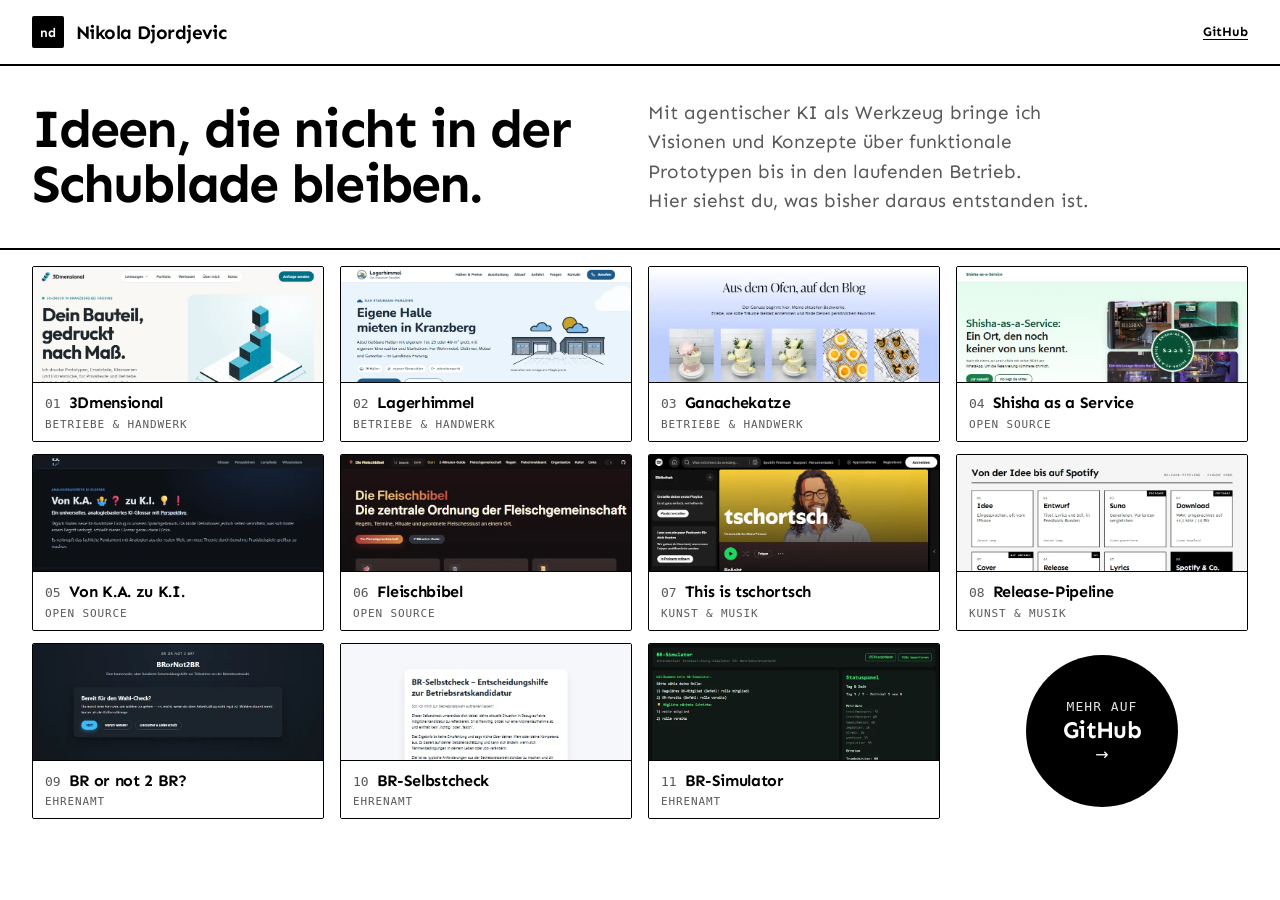
==== index.html @ 967eef3b "Texte überarbeitet: freigegebene Stellen, neuer Shisha-Screenshot, breitere Textspalte Co-Authored-B" ====
<!DOCTYPE html>
<html lang="de">
<head>
<meta charset="utf-8">
<meta name="viewport" content="width=device-width, initial-scale=1">
<title>Nikola Djordjevic · Projekte</title>
<meta name="description" content="Ideen, die nicht in der Schublade bleiben. Projekte von Nikola Djordjevic: Seiten für Betriebe, Open Source, Musik und Werkzeuge fürs Ehrenamt.">
<meta name="author" content="Nikola Djordjevic">
<meta name="theme-color" content="#ffffff">
<meta name="color-scheme" content="light">
<link rel="canonical" href="https://tschortsch3711.github.io/portfolio/">
<meta property="og:type" content="website">
<meta property="og:locale" content="de_DE">
<meta property="og:site_name" content="Nikola Djordjevic">
<meta property="og:title" content="Nikola Djordjevic · Projekte">
<meta property="og:description" content="Ideen, die nicht in der Schublade bleiben. Projekte von Nikola Djordjevic: Seiten für Betriebe, Open Source, Musik und Werkzeuge fürs Ehrenamt.">
<meta property="og:url" content="https://tschortsch3711.github.io/portfolio/">
<meta property="og:image" content="https://tschortsch3711.github.io/portfolio/assets/bilder/og/start.png">
<meta property="og:image:width" content="1200">
<meta property="og:image:height" content="630">
<meta property="og:image:alt" content="Nikola Djordjevic: Ideen, die nicht in der Schublade bleiben.">
<meta name="twitter:card" content="summary_large_image">
<link rel="icon" href="./favicon.svg" type="image/svg+xml">
<link rel="preload" href="./fonts/Sen/Sen-Bold.woff2" as="font" type="font/woff2" crossorigin>
<link rel="stylesheet" href="./assets/css/tokens.css">
<link rel="stylesheet" href="./assets/css/site.css">
</head>
<body>
<div class="start">
<a class="springen" href="#inhalt">Zum Inhalt springen</a>
<header class="kopf">
  <div class="rahmen">
    <a class="wortmarke" href="./" aria-label="Nikola Djordjevic, zur Übersicht">
      <span class="wortmarke-zeichen" aria-hidden="true">nd</span>
      <span class="wortmarke-name">Nikola Djordjevic</span>
    </a>
    <a class="kopf-link" href="https://github.com/tschortsch3711">GitHub</a>
  </div>
</header>
<section class="einleitung">
  <h1>Ideen, die nicht in der Schublade bleiben.</h1>
  <p><span>Mit agentischer KI als Werkzeug bringe ich Visionen und Konzepte über funktionale Prototypen bis in den laufenden Betrieb.</span> <span>Hier siehst du, was bisher daraus entstanden ist.</span></p>
</section>
<main id="inhalt">
<ul class="raster">
  <li>
    <a class="kachel" href="projekte/3dmensional/">
      <img src="assets/bilder/3dmensional-800.webp" width="800" height="500" alt="">
      <span class="kachel-text">
        <span class="kachel-nr" aria-hidden="true">01</span>
        <span class="kachel-name">3Dmensional</span>
        <span class="kachel-gruppe etikett">Betriebe &amp; Handwerk</span>
        <span class="kachel-satz">3D-Druck, Konstruktion und Gravur in Kranzberg bei Freising.</span>
      </span>
    </a>
  </li>
  <li>
    <a class="kachel" href="projekte/lagerhimmel/">
      <img src="assets/bilder/lagerhimmel-800.webp" width="800" height="500" alt="">
      <span class="kachel-text">
        <span class="kachel-nr" aria-hidden="true">02</span>
        <span class="kachel-name">Lagerhimmel</span>
        <span class="kachel-gruppe etikett">Betriebe &amp; Handwerk</span>
        <span class="kachel-satz">Abschließbare Lagerhallen und Garagen in Kranzberg.</span>
      </span>
    </a>
  </li>
  <li>
    <a class="kachel" href="projekte/ganachekatze/">
      <img src="assets/bilder/ganachekatze-800.webp" width="800" height="500" alt="" style="object-position: center top">
      <span class="kachel-text">
        <span class="kachel-nr" aria-hidden="true">03</span>
        <span class="kachel-name">Ganachekatze</span>
        <span class="kachel-gruppe etikett">Betriebe &amp; Handwerk</span>
        <span class="kachel-satz">Backblog, Rezepte und Shop rund ums Backen mit Wow-Effekt.</span>
      </span>
    </a>
  </li>
  <li>
    <a class="kachel" href="projekte/shisha-as-a-service/">
      <img src="assets/bilder/shisha-as-a-service-800.webp" width="800" height="500" alt="">
      <span class="kachel-text">
        <span class="kachel-nr" aria-hidden="true">04</span>
        <span class="kachel-name">Shisha as a Service</span>
        <span class="kachel-gruppe etikett">Open Source</span>
        <span class="kachel-satz">Vier Shisha-Bars zur Wahl, zwischen Freising und Regensburg.</span>
      </span>
    </a>
  </li>
  <li>
    <a class="kachel" href="projekte/von-ka-zu-ki/">
      <img src="assets/bilder/von-ka-zu-ki-800.webp" width="800" height="500" alt="">
      <span class="kachel-text">
        <span class="kachel-nr" aria-hidden="true">05</span>
        <span class="kachel-name">Von K.A. zu K.I.</span>
        <span class="kachel-gruppe etikett">Open Source</span>
        <span class="kachel-satz">Ein verständliches KI-Glossar, über bekannte Fachwelten greifbar gemacht.</span>
      </span>
    </a>
  </li>
  <li>
    <a class="kachel" href="projekte/fleischbibel/">
      <img src="assets/bilder/fleischbibel-800.webp" width="800" height="500" alt="">
      <span class="kachel-text">
        <span class="kachel-nr" aria-hidden="true">06</span>
        <span class="kachel-name">Fleischbibel</span>
        <span class="kachel-gruppe etikett">Open Source</span>
        <span class="kachel-satz">Die zentrale Dokumentation der Fleischgemeinschaft.</span>
      </span>
    </a>
  </li>
  <li>
    <a class="kachel" href="projekte/this-is-tschortsch/">
      <img src="assets/bilder/this-is-tschortsch-800.webp" width="800" height="500" alt="" style="object-position: center top">
      <span class="kachel-text">
        <span class="kachel-nr" aria-hidden="true">07</span>
        <span class="kachel-name">This is tschortsch</span>
        <span class="kachel-gruppe etikett">Kunst &amp; Musik</span>
        <span class="kachel-satz">Eigene Songs auf Spotify, entstanden mit Suno.</span>
      </span>
    </a>
  </li>
  <li>
    <a class="kachel" href="projekte/release-pipeline/">
      <img src="assets/bilder/release-pipeline-800.webp" width="800" height="500" alt="">
      <span class="kachel-text">
        <span class="kachel-nr" aria-hidden="true">08</span>
        <span class="kachel-name">Release-Pipeline</span>
        <span class="kachel-gruppe etikett">Kunst &amp; Musik</span>
        <span class="kachel-satz">Wie aus einer Songidee ein Release auf Spotify wird, mit Claude Code.</span>
      </span>
    </a>
  </li>
  <li>
    <a class="kachel" href="projekte/br-or-not-2-br/">
      <img src="assets/bilder/br-or-not-2-br-800.webp" width="800" height="500" alt="" style="object-position: center top">
      <span class="kachel-text">
        <span class="kachel-nr" aria-hidden="true">09</span>
        <span class="kachel-name">BR or not 2 BR?</span>
        <span class="kachel-gruppe etikett">Ehrenamt</span>
        <span class="kachel-satz">Zur Betriebsratswahl gehen oder nicht? Zwölf Fragen, eine Minute.</span>
      </span>
    </a>
  </li>
  <li>
    <a class="kachel" href="projekte/br-selbstcheck/">
      <img src="assets/bilder/br-selbstcheck-800.webp" width="800" height="500" alt="" style="object-position: center top">
      <span class="kachel-text">
        <span class="kachel-nr" aria-hidden="true">10</span>
        <span class="kachel-name">BR-Selbstcheck</span>
        <span class="kachel-gruppe etikett">Ehrenamt</span>
        <span class="kachel-satz">Ein Selbstcheck für alle, die über eine Kandidatur zum Betriebsrat nachdenken.</span>
      </span>
    </a>
  </li>
  <li>
    <a class="kachel" href="projekte/br-simulator/">
      <img src="assets/bilder/br-simulator-800.webp" width="800" height="500" alt="">
      <span class="kachel-text">
        <span class="kachel-nr" aria-hidden="true">11</span>
        <span class="kachel-name">BR-Simulator</span>
        <span class="kachel-gruppe etikett">Ehrenamt</span>
        <span class="kachel-satz">Eine Woche Betriebsratsarbeit als Text-Simulation im Browser.</span>
      </span>
    </a>
  </li>
  <li class="stempel-platz">
    <a class="stempel" href="https://github.com/tschortsch3711">
      <span class="etikett">Mehr auf</span>
      <span class="stempel-name">GitHub</span>
      <span aria-hidden="true">→</span>
    </a>
  </li>
</ul>
</main>
</div>
<script>
(() => {
  const schmal = matchMedia("(max-width: 64rem)");
  const kacheln = [...document.querySelectorAll("a.kachel")];
  function fokus() {
    let zeile = null;
    // Ganz oben auf der Seite bleibt alles ruhig, der Fokus beginnt erst nach dem ersten Scrollen
    if (schmal.matches && scrollY > 24) {
      const max = document.documentElement.scrollHeight - innerHeight;
      const linie = innerHeight * (0.3 + 0.45 * (max > 0 ? scrollY / max : 0));
      let abstand = Infinity;
      for (const k of kacheln) {
        const r = k.getBoundingClientRect(), a = Math.abs(r.top + r.height / 2 - linie);
        if (a < abstand) { abstand = a; zeile = r.top; }
      }
    }
    for (const k of kacheln) k.classList.toggle("fokus", zeile !== null && Math.abs(k.getBoundingClientRect().top - zeile) < 4);
  }
  addEventListener("scroll", fokus, { passive: true });
  addEventListener("resize", fokus);
  fokus();
})();
</script>
</body>
</html>
---- assets/css/tokens.css ----
/* Design-Tokens. Alles, was die Seite an Farbe, Schrift, Abstand und Linie kennt.
   Beschreibung in DESIGN.md. */

@font-face {
  font-family: "Sen";
  src: url("../../fonts/Sen/Sen-Regular.woff2") format("woff2");
  font-weight: 400;
  font-style: normal;
  font-display: swap;
}
@font-face {
  font-family: "Sen";
  src: url("../../fonts/Sen/Sen-Bold.woff2") format("woff2");
  font-weight: 700;
  font-style: normal;
  font-display: swap;
}

:root {
  /* Farben */
  --c-tinte: #000000;
  --c-papier: #ffffff;
  --c-leise: #595959;     /* 7,0:1 auf Weiß */
  --c-haar: #e3e3e3;      /* Trennlinien zwischen Zeilen */
  --c-flaeche: #f4f4f4;   /* Bildgrund, Fakten-Band */

  /* Schrift */
  --f-text: "Sen", ui-sans-serif, system-ui, -apple-system, "Segoe UI", Arial, sans-serif;
  --f-mono: ui-monospace, "SFMono-Regular", Menlo, Consolas, monospace;

  /* Typo-Skala */
  --t-klein: 0.8125rem;   /* Etiketten, Fußzeile */
  --t-text: 1rem;         /* Fließtext */
  --t-gross: 1.1875rem;   /* Einleitung, Projektname */
  --t-zwischen: 1.5rem;   /* Zwischentitel */
  --t-titel: clamp(2rem, 6vw, 3rem);         /* Startseite */
  --t-aussage: clamp(2rem, 6.4vw, 3.75rem); /* Aussage auf der Projektseite */

  --z-eng: 1.08;
  --z-text: 1.55;
  --sp-eng: -0.035em;     /* Laufweite großer Titel */
  --sp-etikett: 0.08em;

  /* Abstände, 4px-Raster */
  --s-1: 0.25rem;
  --s-2: 0.5rem;
  --s-3: 0.75rem;
  --s-4: 1rem;
  --s-5: 1.5rem;
  --s-6: 2rem;
  --s-7: 3rem;
  --s-8: 4.5rem;
  --s-9: 6.5rem;

  /* Radien und Linien */
  --r-0: 0;
  --r-1: 2px;
  --l-duenn: 1px;
  --l-fett: 2px;

  /* Raster */
  --breite: 60rem;
  --rand: 2rem;
  --lesebreite: 42rem;
}

@media (max-width: 40rem) {
  :root { --rand: 1rem; }
}
---- assets/css/site.css ----
/* Komponenten: Kopfzeile, Projektzeile, Projekt-Hero, Fakten-Band, Weiter.
   Nutzt nur Werte aus tokens.css. */

*, *::before, *::after { box-sizing: border-box; }
html { -webkit-text-size-adjust: 100%; text-size-adjust: 100%; }
body {
  margin: 0;
  background: var(--c-papier);
  color: var(--c-tinte);
  font-family: var(--f-text);
  font-size: var(--t-text);
  line-height: var(--z-text);
  -webkit-font-smoothing: antialiased;
  text-rendering: optimizeLegibility;
}
img { display: block; max-width: 100%; height: auto; }
a { color: inherit; text-underline-offset: 0.2em; text-decoration-thickness: var(--l-duenn); }
a:hover { text-decoration-thickness: var(--l-fett); }
:focus-visible { outline: var(--l-fett) solid var(--c-tinte); outline-offset: 3px; }
h1, h2, h3, p, ul, ol, dl, dd, figure { margin: 0; }
ul, ol { padding: 0; list-style: none; }

.springen {
  position: absolute; left: -999rem; top: 0;
}
.springen:focus {
  left: var(--s-4); top: var(--s-4); z-index: 9;
  background: var(--c-papier); padding: var(--s-2) var(--s-4);
  border: var(--l-duenn) solid var(--c-tinte);
}

.rahmen {
  width: 100%;
  max-width: calc(var(--breite) + 2 * var(--rand));
  margin: 0 auto;
  padding: 0 var(--rand);
}

.etikett {
  font-family: var(--f-mono);
  font-size: var(--t-klein);
  font-weight: 400;
  letter-spacing: var(--sp-etikett);
  text-transform: uppercase;
  color: var(--c-leise);
}

/* Kopfzeile -------------------------------------------------------------- */
.kopf { border-bottom: var(--l-fett) solid var(--c-tinte); }
.kopf .rahmen {
  display: flex; align-items: center; justify-content: space-between;
  gap: var(--s-4); min-height: 4rem;
}
.wortmarke {
  display: inline-flex; align-items: center; gap: var(--s-3);
  font-weight: 700; font-size: var(--t-gross); letter-spacing: -0.03em;
  text-decoration: none; line-height: 1;
}
.wortmarke-zeichen {
  display: grid; place-items: center;
  width: 2rem; height: 2rem;
  background: var(--c-tinte); color: var(--c-papier);
  font-size: var(--t-klein); letter-spacing: 0;
  border-radius: var(--r-1);
}
.wortmarke:hover .wortmarke-name { text-decoration: underline; text-decoration-thickness: var(--l-fett); }
.kopf-link { font-size: var(--t-klein); font-weight: 700; }

/* Startseite: Kontaktabzug, auf dem Desktop alles auf einen Blick -------- */
.start { min-height: 100svh; display: grid; grid-template-rows: auto auto 1fr; }
/* Die Startseite nutzt die ganze Fensterbreite */
.start .rahmen, .einleitung, .raster { max-width: none; }
.einleitung {
  width: 100%; margin: 0 auto; padding: var(--s-6) var(--rand);
  /* Zwei gleich breite Spalten mit dem Abstand des Rasters: der Text beginnt bündig mit der dritten Kachel */
  display: grid; grid-template-columns: 1fr 1fr; gap: var(--s-4); align-items: center;
  border-bottom: var(--l-fett) solid var(--c-tinte);
}
.einleitung h1 {
  font-size: clamp(2rem, 4.2vw, 3.5rem); line-height: 1.02; letter-spacing: var(--sp-eng);
  text-wrap: balance;
}
.einleitung p { font-size: var(--t-gross); color: var(--c-leise); }
/* Jeder Satz der Einleitung beginnt in einer eigenen Zeile und bricht gleichmäßig um */
.einleitung p span { display: block; text-wrap: balance; }

.start main { display: grid; min-height: 0; }
.raster {
  width: 100%; margin: 0 auto; padding: var(--s-4) var(--rand) var(--rand);
  display: grid; grid-template-columns: repeat(4, 1fr); grid-auto-rows: 1fr;
  gap: var(--s-3) var(--s-4); min-height: 0;
  /* Kacheln nie höher als das Bildformat 16:10, sonst würden die Screenshots seitlich beschnitten */
  max-height: 47vw;
}

/* Kachel: Screenshot in Farbe, unten eine Leiste mit Nummer, Name und Gruppe.
   Beim Überfahren (Desktop) oder im Scroll-Fokus (Handy, Tablet) wird die Leiste schwarz
   und der Satz zum Projekt klappt auf. */
.kachel {
  position: relative; display: block; height: 100%; min-height: 9rem; overflow: hidden;
  border: var(--l-duenn) solid var(--c-tinte); border-radius: var(--r-1);
  background: var(--c-flaeche); text-decoration: none;
}
.kachel img {
  position: absolute; inset: 0; width: 100%; height: 100%;
  object-fit: cover; object-position: left top;
  transition: transform .4s ease;
}
.kachel-text {
  position: absolute; left: 0; right: 0; bottom: 0;
  display: grid; grid-template-columns: auto 1fr; gap: 0 var(--s-2); align-items: baseline;
  padding: var(--s-2) var(--s-3);
  background: var(--c-papier); border-top: var(--l-duenn) solid var(--c-tinte);
  transition: background-color .12s ease, color .12s ease;
}
.kachel-nr { font-family: var(--f-mono); font-size: var(--t-klein); color: var(--c-leise); }
.kachel-name { font-weight: 700; letter-spacing: -0.02em; }
.kachel-gruppe { grid-column: 1 / 3; font-size: 0.6875rem; }
.kachel-satz {
  grid-column: 1 / 3; max-height: 0; overflow: hidden;
  font-size: var(--t-klein); line-height: 1.4; color: var(--c-leise); transition: max-height .25s ease;
}
.kachel:hover img, .kachel:focus-visible img, .kachel.fokus img { transform: scale(1.03); }
.kachel:hover .kachel-text, .kachel:focus-visible .kachel-text, .kachel.fokus .kachel-text { background: var(--c-tinte); color: var(--c-papier); }
.kachel:hover .kachel-nr, .kachel:focus-visible .kachel-nr, .kachel.fokus .kachel-nr,
.kachel:hover .kachel-gruppe, .kachel:focus-visible .kachel-gruppe, .kachel.fokus .kachel-gruppe { color: var(--c-haar); }
.kachel:hover .kachel-satz, .kachel:focus-visible .kachel-satz, .kachel.fokus .kachel-satz { max-height: 4.5rem; color: var(--c-haar); }
.kachel:focus-visible { outline-offset: 2px; }

/* Stempel: runder Link zu GitHub auf dem letzten Platz im Raster.
   Er wächst mit der Höhe seines Platzes, die Schrift wächst mit (Container-Einheiten). */
.stempel-platz { display: flex; align-items: center; justify-content: center; min-height: 0; container-type: size; }
.stempel {
  height: 86%; aspect-ratio: 1; border-radius: 50%;
  display: flex; flex-direction: column; align-items: center; justify-content: center; gap: var(--s-1);
  background: var(--c-tinte); color: var(--c-papier); text-decoration: none;
  font-size: clamp(1rem, 8cqh, 1.75rem); line-height: 1;
  transition: transform .2s ease;
}
.stempel .etikett { color: var(--c-haar); font-size: clamp(var(--t-klein), 6cqh, 1.25rem); }
.stempel-name { font-size: clamp(var(--t-zwischen), 13cqh, 3rem); font-weight: 700; letter-spacing: -0.025em; line-height: 1.1; }
.stempel:hover, .stempel:focus-visible { transform: rotate(-6deg) scale(1.04); }

/* Sehr breite Fenster: Titel und jeder Satz stehen in einer Zeile. Der Text sitzt mittig
   zwischen dem Ende des Titels und dem rechten Rand, die Abstände links und rechts sind gleich. */
@media (min-width: 148rem) {
  .einleitung { grid-template-columns: auto 1fr; gap: 0; }
  .einleitung h1, .einleitung p span { white-space: nowrap; }
  .einleitung p { justify-self: center; }
}
@media (max-width: 64rem) {
  .start { display: block; }
  .raster { grid-template-columns: repeat(2, 1fr); grid-auto-rows: auto; max-height: none; }
  .kachel { height: auto; min-height: 0; aspect-ratio: 16 / 10; }
  .stempel-platz { container-type: normal; }
  .stempel { height: 9rem; font-size: 1rem; }
  .stempel .etikett { font-size: var(--t-klein); }
  .stempel-name { font-size: var(--t-zwischen); }
}
/* Tablet: Der Titel steht dreizeilig links und ist nur so breit wie sein Text. Rand, Abstand zum Text
   und Abstand oben und unten sind gleich groß. Der letzte Satz passt rechts in eine Zeile. */
@media (min-width: 48rem) and (max-width: 64rem) {
  .einleitung { grid-template-columns: auto 1fr; gap: var(--rand); }
  .einleitung h1 { font-size: clamp(2rem, 4.2vw, 2.75rem); max-width: 8.6em; }
  .einleitung p { font-size: clamp(1rem, 2.1vw, var(--t-gross)); }
}
/* Handy: Titel und Text untereinander. Beide Schriftgrößen folgen der Fensterbreite, damit die erste
   Titelzeile und der letzte Satz die Breite fast ganz füllen und nicht umbrechen. */
@media (max-width: 47.9375rem) {
  .einleitung { grid-template-columns: 1fr; gap: var(--s-3); padding-top: var(--s-5); padding-bottom: var(--s-5); }
  .einleitung h1 { font-size: clamp(1.75rem, 9vw, 3rem); }
  .einleitung p { font-size: clamp(0.875rem, calc((100vw - 2rem) / 23.2), var(--t-gross)); }
}
@media (max-width: 40rem) {
  .raster { grid-template-columns: 1fr; }
  .stempel-platz { padding: var(--s-4) 0; }
}
.gruppe-kopf {
  display: flex; justify-content: space-between; align-items: baseline; gap: var(--s-4);
  border-top: var(--l-fett) solid var(--c-tinte);
  padding-top: var(--s-3);
}

/* Projektzeile ----------------------------------------------------------- */
.zeile {
  display: grid;
  grid-template-columns: 3rem minmax(10rem, 16rem) 1fr 2rem;
  gap: var(--s-1) var(--s-5);
  align-items: baseline;
  padding: var(--s-5) 0;
  border-bottom: var(--l-duenn) solid var(--c-haar);
  text-decoration: none;
  transition: background-color .12s ease, color .12s ease, padding .12s ease;
}
.zeile-nr { font-family: var(--f-mono); font-size: var(--t-klein); color: var(--c-leise); }
.zeile-name { font-size: var(--t-zwischen); font-weight: 700; letter-spacing: -0.025em; line-height: 1.15; }
.zeile-satz { color: var(--c-leise); }
.zeile-pfeil { justify-self: end; font-size: var(--t-zwischen); line-height: 1; transition: transform .12s ease; }
.zeile:hover, .zeile:focus-visible {
  background: var(--c-tinte); color: var(--c-papier);
  padding-left: var(--s-3); padding-right: var(--s-3);
  outline-offset: 0;
}
.zeile:hover .zeile-nr, .zeile:hover .zeile-satz,
.zeile:focus-visible .zeile-nr, .zeile:focus-visible .zeile-satz { color: var(--c-papier); }
.zeile:hover .zeile-pfeil { transform: translateX(var(--s-1)); }

@media (max-width: 46rem) {
  .zeile {
    grid-template-columns: 2.25rem 1fr 1.5rem;
    padding: var(--s-4) 0;
  }
  .zeile-nr { grid-column: 1; grid-row: 1; }
  .zeile-name { grid-column: 2; grid-row: 1; font-size: var(--t-gross); }
  .zeile-pfeil { grid-column: 3; grid-row: 1; font-size: var(--t-gross); }
  .zeile-satz { grid-column: 2 / 4; grid-row: 2; }
}

/* Projekt-Hero ----------------------------------------------------------- */
.held { padding: var(--s-7) 0 var(--s-6); }
.held .etikett { display: flex; flex-wrap: wrap; gap: var(--s-2) var(--s-4); }
.held h1 {
  margin-top: var(--s-4);
  font-size: var(--t-aussage); line-height: var(--z-eng); letter-spacing: var(--sp-eng);
  max-width: 19ch;
  text-wrap: balance;
}
.held-unter {
  margin-top: var(--s-5); max-width: var(--lesebreite);
  font-size: var(--t-gross); color: var(--c-leise);
}
.bild {
  margin-top: var(--s-7);
  border: var(--l-duenn) solid var(--c-tinte);
  border-radius: var(--r-1);
  background: var(--c-flaeche);
  overflow: hidden;
}
.bild img { width: 100%; aspect-ratio: 16 / 10; object-fit: cover; object-position: top; }
.bild-unter {
  margin-top: var(--s-2);
}

/* Fakten-Band ------------------------------------------------------------ */
.band {
  display: grid;
  grid-template-columns: repeat(4, 1fr);
  margin: var(--s-7) 0 0;
  border-top: var(--l-fett) solid var(--c-tinte);
  border-bottom: var(--l-fett) solid var(--c-tinte);
}
.band > div {
  padding: var(--s-4) var(--s-4) var(--s-5);
  border-left: var(--l-duenn) solid var(--c-haar);
}
.band > div:first-child { border-left: 0; padding-left: 0; }
.band dt { margin-bottom: var(--s-2); }
.band dd { font-weight: 700; line-height: 1.35; }

@media (max-width: 46rem) {
  .band { grid-template-columns: 1fr 1fr; }
  .band > div { padding-left: var(--s-4); }
  .band > div:nth-child(odd) { border-left: 0; padding-left: 0; }
  .band > div:nth-child(n+3) { border-top: var(--l-duenn) solid var(--c-haar); }
}

/* Absätze ---------------------------------------------------------------- */
.text {
  display: grid;
  grid-template-columns: minmax(10rem, 16rem) 1fr;
  gap: var(--s-6) var(--s-5);
  padding: var(--s-8) 0 var(--s-7);
}
.text-block { display: contents; }
.text h2 { font-size: var(--t-gross); letter-spacing: -0.02em; line-height: 1.3; }
.text p { max-width: var(--lesebreite); }
.text p + p { margin-top: var(--s-3); }

@media (max-width: 46rem) {
  .text { grid-template-columns: 1fr; gap: var(--s-2); padding: var(--s-7) 0 var(--s-6); }
  .text-block > div { margin-bottom: var(--s-5); }
}

/* Weiter ----------------------------------------------------------------- */
.weiter { padding-bottom: var(--s-8); }
.weiter .gruppe-kopf { padding-bottom: var(--s-1); }
.weiter-link {
  display: grid;
  grid-template-columns: minmax(10rem, 16rem) 1fr 2rem;
  gap: var(--s-1) var(--s-5);
  align-items: baseline;
  padding: var(--s-5) 0;
  border-bottom: var(--l-duenn) solid var(--c-haar);
  text-decoration: none;
  transition: background-color .12s ease, color .12s ease, padding .12s ease;
}
.weiter-was { font-size: var(--t-zwischen); font-weight: 700; letter-spacing: -0.025em; line-height: 1.15; }
.weiter-wo { color: var(--c-leise); overflow-wrap: anywhere; }
.weiter-link .zeile-pfeil { grid-column: 3; }
.weiter-link:hover, .weiter-link:focus-visible {
  background: var(--c-tinte); color: var(--c-papier);
  padding-left: var(--s-3); padding-right: var(--s-3); outline-offset: 0;
}
.weiter-link:hover .weiter-wo, .weiter-link:focus-visible .weiter-wo { color: var(--c-papier); }

@media (max-width: 46rem) {
  .weiter-link { grid-template-columns: 1fr 1.5rem; padding: var(--s-4) 0; }
  .weiter-was { font-size: var(--t-gross); grid-column: 1; grid-row: 1; }
  .weiter-link .zeile-pfeil { grid-column: 2; grid-row: 1; font-size: var(--t-gross); }
  .weiter-wo { grid-column: 1 / 3; grid-row: 2; }
}

@media (prefers-reduced-motion: reduce) {
  * { transition: none !important; }
}
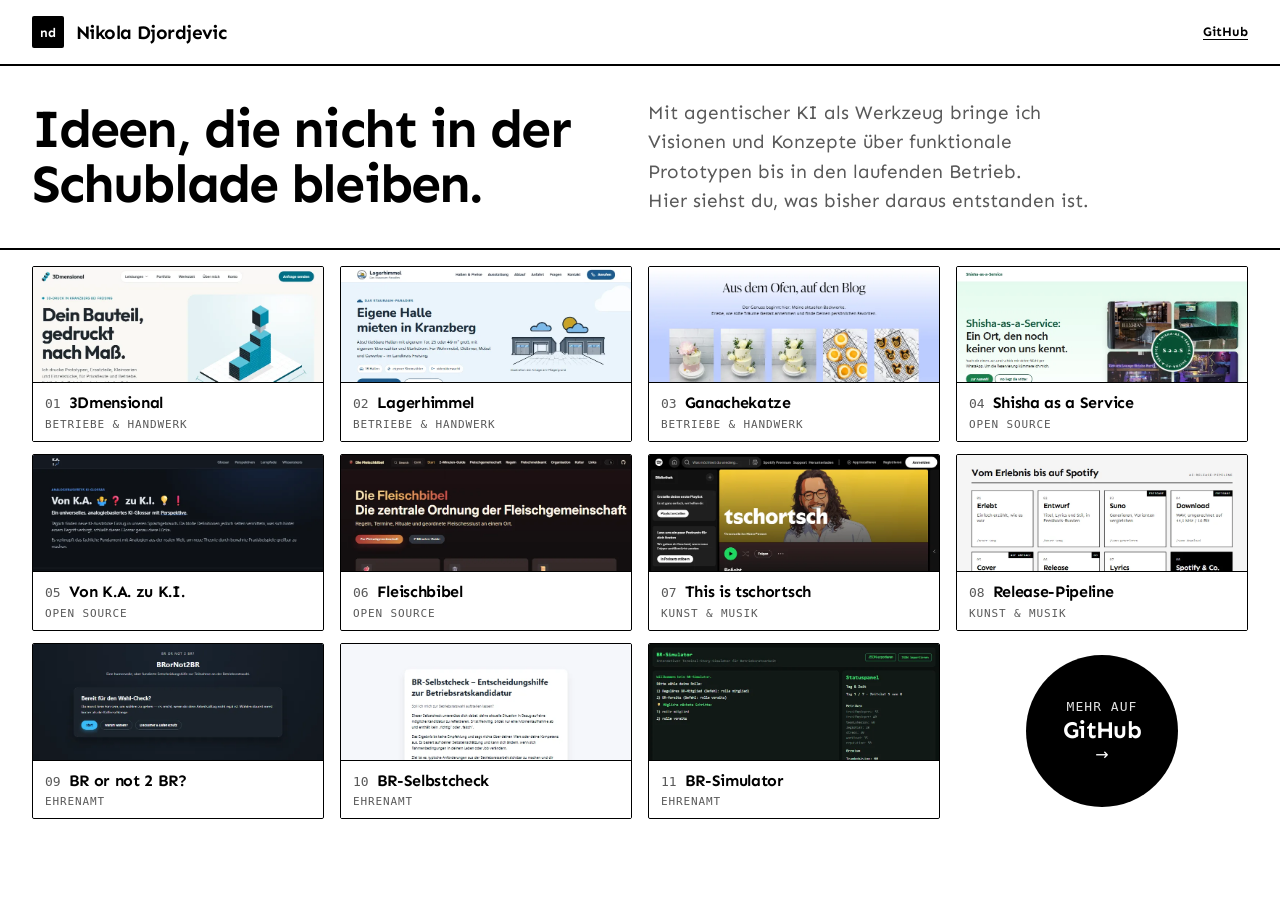
==== commit 6fc829c4: "Texte: Shisha als Service-Review, Pipeline als Erinnerung zum Hören, Nächstes Projekt als Balken Shi" ====
--- a/index.html
+++ b/index.html
@@ -127,7 +127,7 @@
         <span class="kachel-nr" aria-hidden="true">08</span>
         <span class="kachel-name">Release-Pipeline</span>
         <span class="kachel-gruppe etikett">Kunst &amp; Musik</span>
-        <span class="kachel-satz">Wie aus einer Songidee ein Release auf Spotify wird, mit Claude Code.</span>
+        <span class="kachel-satz">Wie aus einem Erlebnis ein Song auf Spotify wird.</span>
       </span>
     </a>
   </li>
--- a/assets/css/site.css
+++ b/assets/css/site.css
@@ -255,7 +255,7 @@
 }
 .band > div:first-child { border-left: 0; padding-left: 0; }
 .band dt { margin-bottom: var(--s-2); }
-.band dd { font-weight: 700; line-height: 1.35; }
+.band dd { font-weight: 700; line-height: 1.35; text-wrap: balance; }
 
 @media (max-width: 46rem) {
   .band { grid-template-columns: 1fr 1fr; }
@@ -303,11 +303,30 @@
 }
 .weiter-link:hover .weiter-wo, .weiter-link:focus-visible .weiter-wo { color: var(--c-papier); }
 
+/* Nächstes Projekt: schwarzer Balken, abgesetzt von den Links */
+.naechstes {
+  display: grid;
+  grid-template-columns: 1fr auto;
+  gap: var(--s-2) var(--s-5);
+  align-items: center;
+  margin-top: var(--s-7);
+  padding: var(--s-6);
+  background: var(--c-tinte);
+  color: var(--c-papier);
+  text-decoration: none;
+}
+.naechstes .etikett { grid-column: 1 / 3; color: var(--c-haar); }
+.naechstes-name { font-size: var(--t-titel); font-weight: 700; letter-spacing: var(--sp-eng); line-height: var(--z-eng); }
+.naechstes-pfeil { justify-self: end; font-size: var(--t-titel); line-height: 1; transition: transform .12s ease; }
+.naechstes:hover .naechstes-pfeil, .naechstes:focus-visible .naechstes-pfeil { transform: translateX(var(--s-2)); }
+.naechstes:focus-visible { outline-offset: 3px; }
+
 @media (max-width: 46rem) {
   .weiter-link { grid-template-columns: 1fr 1.5rem; padding: var(--s-4) 0; }
   .weiter-was { font-size: var(--t-gross); grid-column: 1; grid-row: 1; }
   .weiter-link .zeile-pfeil { grid-column: 2; grid-row: 1; font-size: var(--t-gross); }
   .weiter-wo { grid-column: 1 / 3; grid-row: 2; }
+  .naechstes { padding: var(--s-5); margin-top: var(--s-6); }
 }
 
 @media (prefers-reduced-motion: reduce) {
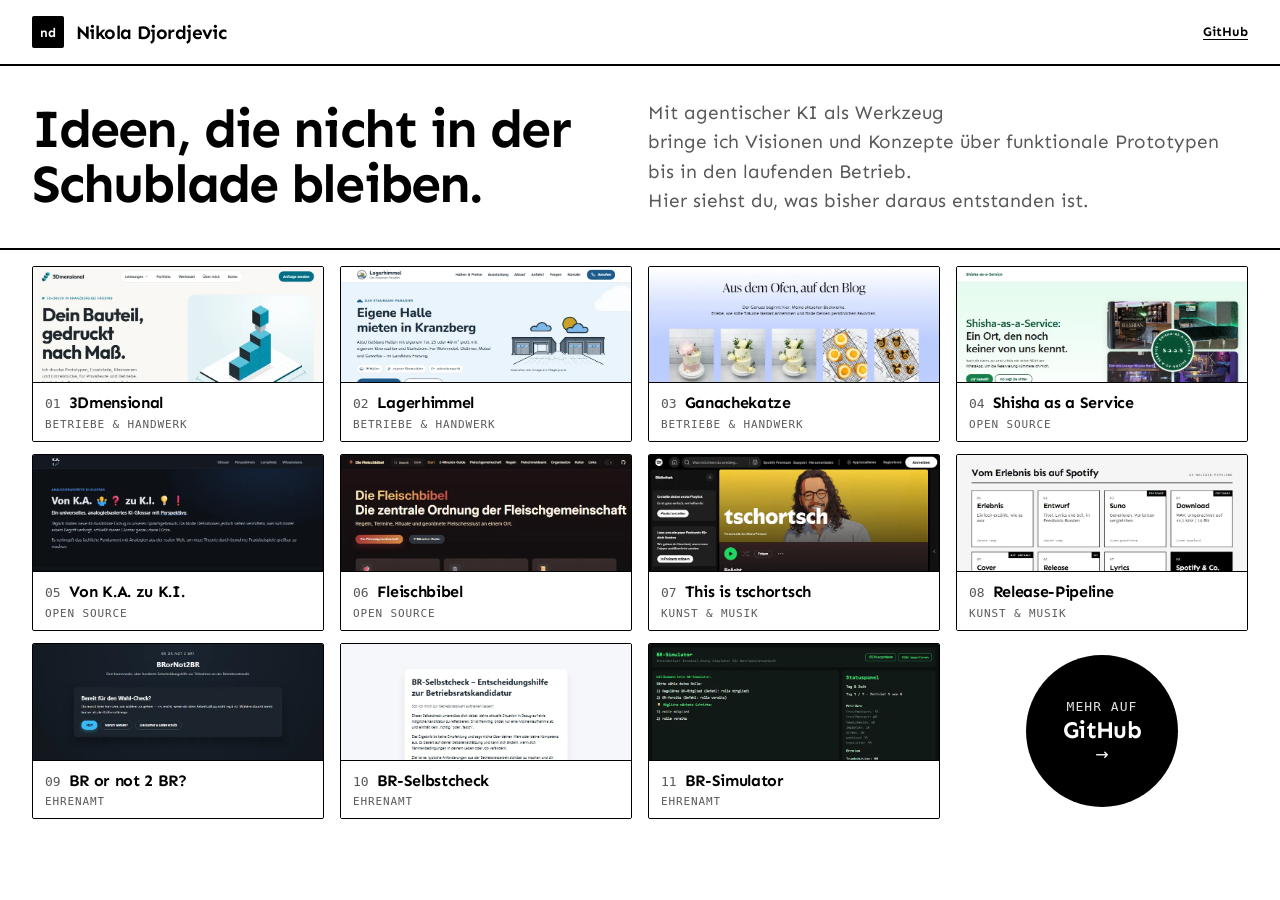
==== commit 9d28c071: "Einleitung mit Umbruch nach den Prototypen, neuer Shisha-Untertitel Co-Authored-By: Claude Opus 5.5 " ====
--- a/index.html
+++ b/index.html
@@ -39,7 +39,7 @@
 </header>
 <section class="einleitung">
   <h1>Ideen, die nicht in der Schublade bleiben.</h1>
-  <p><span>Mit agentischer KI als Werkzeug bringe ich Visionen und Konzepte über funktionale Prototypen bis in den laufenden Betrieb.</span> <span>Hier siehst du, was bisher daraus entstanden ist.</span></p>
+  <p><span><span class="z">Mit agentischer KI als Werkzeug</span> <span class="z">bringe ich Visionen und Konzepte</span> <span class="z">über funktionale Prototypen</span></span> <span><span class="z">bis in den laufenden Betrieb.</span> <span class="z">Hier siehst du, was bisher daraus entstanden ist.</span></span></p>
 </section>
 <main id="inhalt">
 <ul class="raster">
@@ -50,7 +50,7 @@
         <span class="kachel-nr" aria-hidden="true">01</span>
         <span class="kachel-name">3Dmensional</span>
         <span class="kachel-gruppe etikett">Betriebe &amp; Handwerk</span>
-        <span class="kachel-satz">3D-Druck, Konstruktion und Gravur in Kranzberg bei Freising.</span>
+        <span class="kachel-satz">3D-⁠Druck, Konstruktion und Gravur in Kranzberg bei Freising.</span>
       </span>
     </a>
   </li>
@@ -72,7 +72,7 @@
         <span class="kachel-nr" aria-hidden="true">03</span>
         <span class="kachel-name">Ganachekatze</span>
         <span class="kachel-gruppe etikett">Betriebe &amp; Handwerk</span>
-        <span class="kachel-satz">Backblog, Rezepte und Shop rund ums Backen mit Wow-Effekt.</span>
+        <span class="kachel-satz">Backblog, Rezepte und Shop rund ums Backen mit Wow-⁠Effekt.</span>
       </span>
     </a>
   </li>
@@ -83,7 +83,7 @@
         <span class="kachel-nr" aria-hidden="true">04</span>
         <span class="kachel-name">Shisha as a Service</span>
         <span class="kachel-gruppe etikett">Open Source</span>
-        <span class="kachel-satz">Vier Shisha-Bars zur Wahl, zwischen Freising und Regensburg.</span>
+        <span class="kachel-satz">Vier Shisha-⁠Bars zur Wahl, zwischen Freising und Regensburg.</span>
       </span>
     </a>
   </li>
@@ -94,7 +94,7 @@
         <span class="kachel-nr" aria-hidden="true">05</span>
         <span class="kachel-name">Von K.A. zu K.I.</span>
         <span class="kachel-gruppe etikett">Open Source</span>
-        <span class="kachel-satz">Ein verständliches KI-Glossar, über bekannte Fachwelten greifbar gemacht.</span>
+        <span class="kachel-satz">Ein verständliches KI-⁠Glossar, über bekannte Fachwelten greifbar gemacht.</span>
       </span>
     </a>
   </li>
@@ -160,7 +160,7 @@
         <span class="kachel-nr" aria-hidden="true">11</span>
         <span class="kachel-name">BR-Simulator</span>
         <span class="kachel-gruppe etikett">Ehrenamt</span>
-        <span class="kachel-satz">Eine Woche Betriebsratsarbeit als Text-Simulation im Browser.</span>
+        <span class="kachel-satz">Eine Woche Betriebsratsarbeit als Text-⁠Simulation im Browser.</span>
       </span>
     </a>
   </li>
--- a/assets/css/tokens.css
+++ b/assets/css/tokens.css
@@ -59,9 +59,10 @@
   --l-fett: 2px;
 
   /* Raster */
-  --breite: 60rem;
+  --breite: 66rem;
   --rand: 2rem;
   --lesebreite: 42rem;
+  --unterbreite: 58rem;
 }
 
 @media (max-width: 40rem) {
--- a/assets/css/site.css
+++ b/assets/css/site.css
@@ -81,8 +81,9 @@
   text-wrap: balance;
 }
 .einleitung p { font-size: var(--t-gross); color: var(--c-leise); }
-/* Jeder Satz der Einleitung beginnt in einer eigenen Zeile und bricht gleichmäßig um */
-.einleitung p span { display: block; text-wrap: balance; }
+/* Jede Zeile der Einleitung beginnt neu und bricht nur zwischen ihren Sinnabschnitten um */
+.einleitung p > span { display: block; text-wrap: balance; }
+.einleitung p .z { display: inline-block; text-wrap: balance; }
 
 .start main { display: grid; min-height: 0; }
 .raster {
@@ -119,6 +120,7 @@
 .kachel-satz {
   grid-column: 1 / 3; max-height: 0; overflow: hidden;
   font-size: var(--t-klein); line-height: 1.4; color: var(--c-leise); transition: max-height .25s ease;
+  text-wrap: balance;
 }
 .kachel:hover img, .kachel:focus-visible img, .kachel.fokus img { transform: scale(1.03); }
 .kachel:hover .kachel-text, .kachel:focus-visible .kachel-text, .kachel.fokus .kachel-text { background: var(--c-tinte); color: var(--c-papier); }
@@ -222,12 +224,14 @@
 .held h1 {
   margin-top: var(--s-4);
   font-size: var(--t-aussage); line-height: var(--z-eng); letter-spacing: var(--sp-eng);
-  max-width: 19ch;
   text-wrap: balance;
 }
+/* Sinnabschnitte bleiben zusammen, solange sie in eine Zeile passen */
+.held h1 .z, .held-unter .z, .band dd .z { display: inline-block; text-wrap: balance; }
 .held-unter {
-  margin-top: var(--s-5); max-width: var(--lesebreite);
+  margin-top: var(--s-5); max-width: var(--unterbreite);
   font-size: var(--t-gross); color: var(--c-leise);
+  text-wrap: balance;
 }
 .bild {
   margin-top: var(--s-7);
@@ -257,12 +261,22 @@
 .band dt { margin-bottom: var(--s-2); }
 .band dd { font-weight: 700; line-height: 1.35; text-wrap: balance; }
 
-@media (max-width: 46rem) {
+@media (max-width: 56rem) {
   .band { grid-template-columns: 1fr 1fr; }
   .band > div { padding-left: var(--s-4); }
   .band > div:nth-child(odd) { border-left: 0; padding-left: 0; }
   .band > div:nth-child(n+3) { border-top: var(--l-duenn) solid var(--c-haar); }
 }
+/* Auf dem Handy eine Zeile pro Angabe, Etikett links, Text rechts */
+@media (max-width: 40rem) {
+  .band { grid-template-columns: 1fr; }
+  .band > div, .band > div:nth-child(odd) {
+    display: grid; grid-template-columns: 7.5rem 1fr; gap: var(--s-3); align-items: start;
+    padding: var(--s-3) 0; border-left: 0;
+  }
+  .band > div + div { border-top: var(--l-duenn) solid var(--c-haar); }
+  .band dt { margin-bottom: 0; padding-top: 0.25rem; }
+}
 
 /* Absätze ---------------------------------------------------------------- */
 .text {
@@ -273,7 +287,11 @@
 }
 .text-block { display: contents; }
 .text h2 { font-size: var(--t-gross); letter-spacing: -0.02em; line-height: 1.3; }
-.text p { max-width: var(--lesebreite); }
+.text p { max-width: var(--lesebreite); text-wrap: pretty; }
+.text h2 { text-wrap: balance; }
+/* Gesetzte Zeilenumbrüche gelten nur, wo die Textspalte breit genug ist */
+.text br.breit { display: none; }
+@media (min-width: 64rem) { .text br.breit { display: inline; } }
 .text p + p { margin-top: var(--s-3); }
 
 @media (max-width: 46rem) {
@@ -316,7 +334,7 @@
   text-decoration: none;
 }
 .naechstes .etikett { grid-column: 1 / 3; color: var(--c-haar); }
-.naechstes-name { font-size: var(--t-titel); font-weight: 700; letter-spacing: var(--sp-eng); line-height: var(--z-eng); }
+.naechstes-name { font-size: var(--t-titel); font-weight: 700; letter-spacing: var(--sp-eng); line-height: var(--z-eng); text-wrap: balance; }
 .naechstes-pfeil { justify-self: end; font-size: var(--t-titel); line-height: 1; transition: transform .12s ease; }
 .naechstes:hover .naechstes-pfeil, .naechstes:focus-visible .naechstes-pfeil { transform: translateX(var(--s-2)); }
 .naechstes:focus-visible { outline-offset: 3px; }
@@ -326,7 +344,10 @@
   .weiter-was { font-size: var(--t-gross); grid-column: 1; grid-row: 1; }
   .weiter-link .zeile-pfeil { grid-column: 2; grid-row: 1; font-size: var(--t-gross); }
   .weiter-wo { grid-column: 1 / 3; grid-row: 2; }
-  .naechstes { padding: var(--s-5); margin-top: var(--s-6); }
+  .naechstes { padding: var(--s-5); margin-top: var(--s-6); grid-template-columns: 1fr auto; }
+  .naechstes .etikett { grid-column: 1; grid-row: 1; }
+  .naechstes-pfeil { grid-column: 2; grid-row: 1; font-size: var(--t-zwischen); }
+  .naechstes-name { grid-column: 1 / 3; font-size: clamp(1.5rem, 7vw, 2rem); }
 }
 
 @media (prefers-reduced-motion: reduce) {
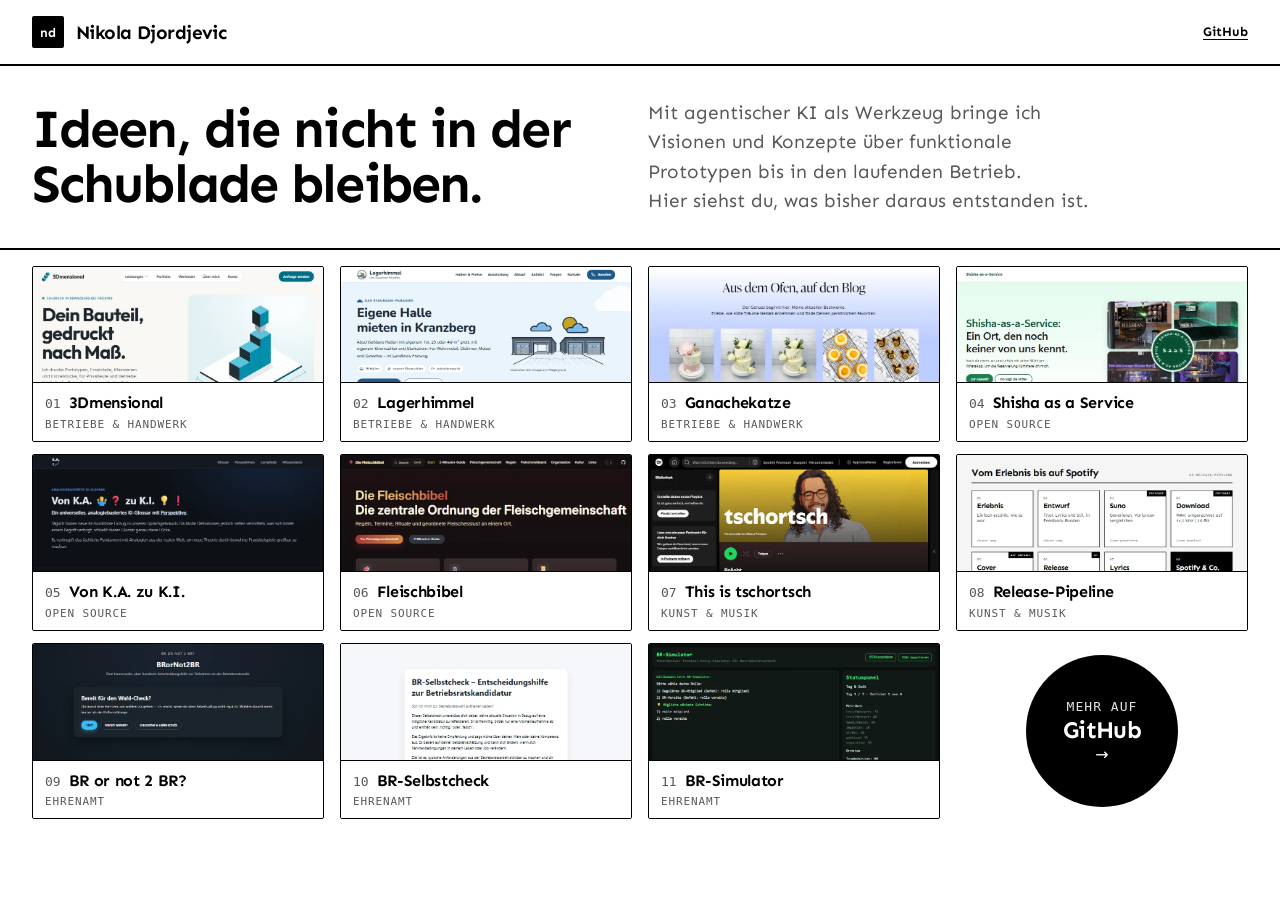
==== commit 942630b2: "Einleitung wieder als gleichmäßiger Block, Umbruch nach den Prototypen nur im sehr breiten Fenster C" ====
--- a/index.html
+++ b/index.html
@@ -39,7 +39,7 @@
 </header>
 <section class="einleitung">
   <h1>Ideen, die nicht in der Schublade bleiben.</h1>
-  <p><span><span class="z">Mit agentischer KI als Werkzeug</span> <span class="z">bringe ich Visionen und Konzepte</span> <span class="z">über funktionale Prototypen</span></span> <span><span class="z">bis in den laufenden Betrieb.</span> <span class="z">Hier siehst du, was bisher daraus entstanden ist.</span></span></p>
+  <p><span>Mit agentischer KI als Werkzeug bringe ich Visionen und Konzepte über funktionale Prototypen<br class="weit"> bis in den laufenden Betrieb.</span> <span>Hier siehst du, was bisher daraus entstanden ist.</span></p>
 </section>
 <main id="inhalt">
 <ul class="raster">
--- a/assets/css/site.css
+++ b/assets/css/site.css
@@ -81,9 +81,9 @@
   text-wrap: balance;
 }
 .einleitung p { font-size: var(--t-gross); color: var(--c-leise); }
-/* Jede Zeile der Einleitung beginnt neu und bricht nur zwischen ihren Sinnabschnitten um */
+/* Jeder Satz der Einleitung beginnt in einer eigenen Zeile und bricht gleichmäßig um */
 .einleitung p > span { display: block; text-wrap: balance; }
-.einleitung p .z { display: inline-block; text-wrap: balance; }
+.einleitung br.weit { display: none; }
 
 .start main { display: grid; min-height: 0; }
 .raster {
@@ -149,6 +149,9 @@
   .einleitung { grid-template-columns: auto 1fr; gap: 0; }
   .einleitung h1, .einleitung p span { white-space: nowrap; }
   .einleitung p { justify-self: center; }
+  /* Hier bricht die Einleitung nach den Prototypen um, der letzte Satz rückt in die zweite Zeile */
+  .einleitung p > span { display: inline; }
+  .einleitung br.weit { display: inline; }
 }
 @media (max-width: 64rem) {
   .start { display: block; }
@@ -171,7 +174,7 @@
 @media (max-width: 47.9375rem) {
   .einleitung { grid-template-columns: 1fr; gap: var(--s-3); padding-top: var(--s-5); padding-bottom: var(--s-5); }
   .einleitung h1 { font-size: clamp(1.75rem, 9vw, 3rem); }
-  .einleitung p { font-size: clamp(0.875rem, calc((100vw - 2rem) / 23.2), var(--t-gross)); }
+  .einleitung p { font-size: clamp(0.8125rem, calc((100vw - 2rem) / 24.4), var(--t-gross)); }
 }
 @media (max-width: 40rem) {
   .raster { grid-template-columns: 1fr; }
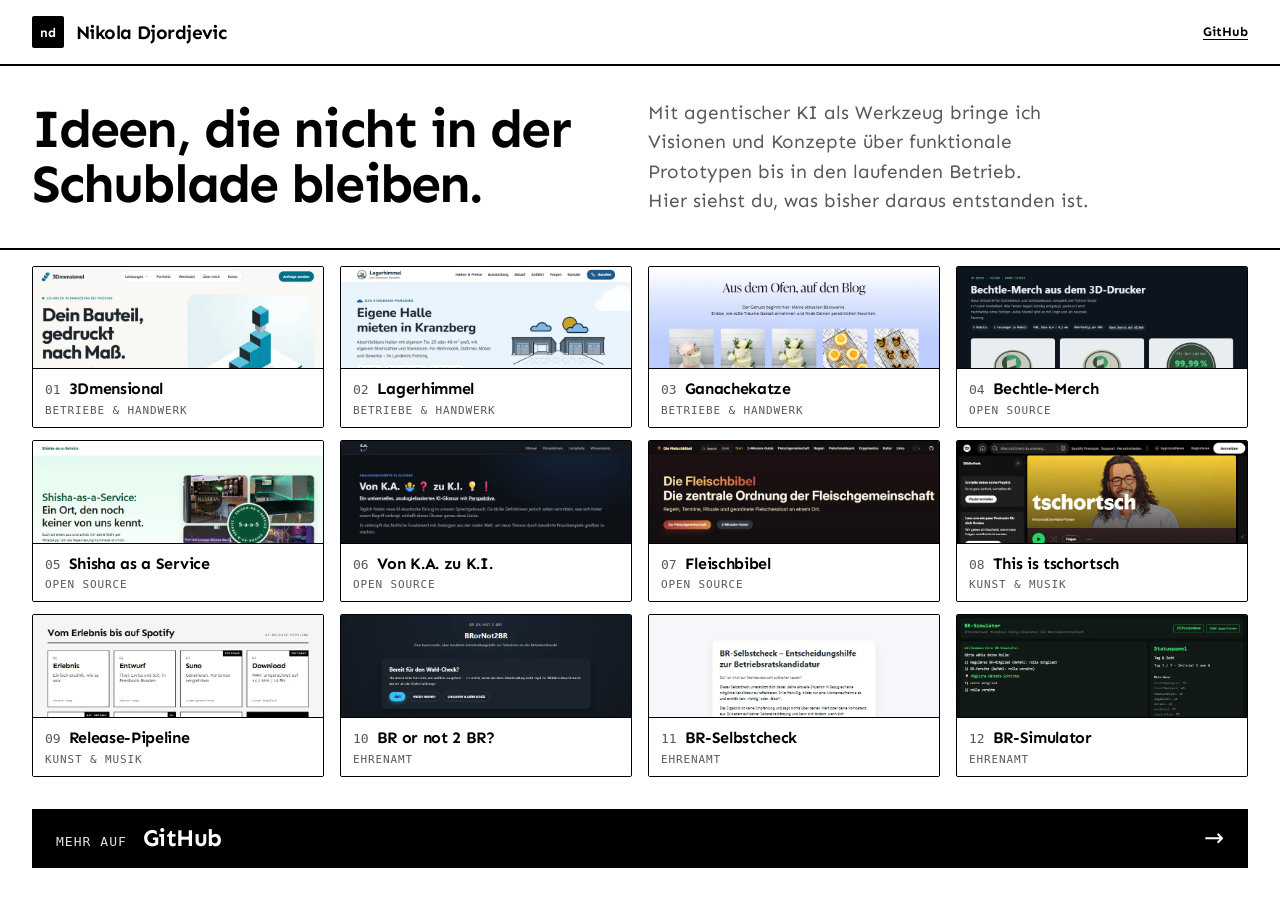
==== commit 8c6e715e: "Bechtle-Merch als Open-Source-Projekt vor Shisha, GitHub-Stempel wird Balken unter dem Raster Co-Aut" ====
--- a/index.html
+++ b/index.html
@@ -22,8 +22,8 @@
 <meta name="twitter:card" content="summary_large_image">
 <link rel="icon" href="./favicon.svg" type="image/svg+xml">
 <link rel="preload" href="./fonts/Sen/Sen-Bold.woff2" as="font" type="font/woff2" crossorigin>
-<link rel="stylesheet" href="./assets/css/tokens.css">
-<link rel="stylesheet" href="./assets/css/site.css">
+<link rel="stylesheet" href="./assets/css/tokens.css?v=56fb2a18">
+<link rel="stylesheet" href="./assets/css/site.css?v=b33506b6">
 </head>
 <body>
 <div class="start">
@@ -77,10 +77,21 @@
     </a>
   </li>
   <li>
+    <a class="kachel" href="projekte/bechtle-3d-druck/" title="Privates, nicht kommerzielles Fan- und Lernprojekt ohne Verbindung zur Bechtle AG.">
+      <img src="assets/bilder/bechtle-3d-druck-800.webp" width="800" height="500" alt="">
+      <span class="kachel-text">
+        <span class="kachel-nr" aria-hidden="true">04</span>
+        <span class="kachel-name">Bechtle-Merch</span>
+        <span class="kachel-gruppe etikett">Open Source</span>
+        <span class="kachel-satz">Neun Modelle aus dem 3D-⁠Drucker. Privates Fanprojekt ohne Verbindung zur Bechtle AG.</span>
+      </span>
+    </a>
+  </li>
+  <li>
     <a class="kachel" href="projekte/shisha-as-a-service/">
       <img src="assets/bilder/shisha-as-a-service-800.webp" width="800" height="500" alt="">
       <span class="kachel-text">
-        <span class="kachel-nr" aria-hidden="true">04</span>
+        <span class="kachel-nr" aria-hidden="true">05</span>
         <span class="kachel-name">Shisha as a Service</span>
         <span class="kachel-gruppe etikett">Open Source</span>
         <span class="kachel-satz">Vier Shisha-⁠Bars zur Wahl, zwischen Freising und Regensburg.</span>
@@ -91,7 +102,7 @@
     <a class="kachel" href="projekte/von-ka-zu-ki/">
       <img src="assets/bilder/von-ka-zu-ki-800.webp" width="800" height="500" alt="">
       <span class="kachel-text">
-        <span class="kachel-nr" aria-hidden="true">05</span>
+        <span class="kachel-nr" aria-hidden="true">06</span>
         <span class="kachel-name">Von K.A. zu K.I.</span>
         <span class="kachel-gruppe etikett">Open Source</span>
         <span class="kachel-satz">Ein verständliches KI-⁠Glossar, über bekannte Fachwelten greifbar gemacht.</span>
@@ -102,7 +113,7 @@
     <a class="kachel" href="projekte/fleischbibel/">
       <img src="assets/bilder/fleischbibel-800.webp" width="800" height="500" alt="">
       <span class="kachel-text">
-        <span class="kachel-nr" aria-hidden="true">06</span>
+        <span class="kachel-nr" aria-hidden="true">07</span>
         <span class="kachel-name">Fleischbibel</span>
         <span class="kachel-gruppe etikett">Open Source</span>
         <span class="kachel-satz">Die zentrale Dokumentation der Fleischgemeinschaft.</span>
@@ -113,7 +124,7 @@
     <a class="kachel" href="projekte/this-is-tschortsch/">
       <img src="assets/bilder/this-is-tschortsch-800.webp" width="800" height="500" alt="" style="object-position: center top">
       <span class="kachel-text">
-        <span class="kachel-nr" aria-hidden="true">07</span>
+        <span class="kachel-nr" aria-hidden="true">08</span>
         <span class="kachel-name">This is tschortsch</span>
         <span class="kachel-gruppe etikett">Kunst &amp; Musik</span>
         <span class="kachel-satz">Eigene Songs auf Spotify, entstanden mit Suno.</span>
@@ -124,7 +135,7 @@
     <a class="kachel" href="projekte/release-pipeline/">
       <img src="assets/bilder/release-pipeline-800.webp" width="800" height="500" alt="">
       <span class="kachel-text">
-        <span class="kachel-nr" aria-hidden="true">08</span>
+        <span class="kachel-nr" aria-hidden="true">09</span>
         <span class="kachel-name">Release-Pipeline</span>
         <span class="kachel-gruppe etikett">Kunst &amp; Musik</span>
         <span class="kachel-satz">Wie aus einem Erlebnis ein Song auf Spotify wird.</span>
@@ -135,7 +146,7 @@
     <a class="kachel" href="projekte/br-or-not-2-br/">
       <img src="assets/bilder/br-or-not-2-br-800.webp" width="800" height="500" alt="" style="object-position: center top">
       <span class="kachel-text">
-        <span class="kachel-nr" aria-hidden="true">09</span>
+        <span class="kachel-nr" aria-hidden="true">10</span>
         <span class="kachel-name">BR or not 2 BR?</span>
         <span class="kachel-gruppe etikett">Ehrenamt</span>
         <span class="kachel-satz">Zur Betriebsratswahl gehen oder nicht? Zwölf Fragen, eine Minute.</span>
@@ -146,7 +157,7 @@
     <a class="kachel" href="projekte/br-selbstcheck/">
       <img src="assets/bilder/br-selbstcheck-800.webp" width="800" height="500" alt="" style="object-position: center top">
       <span class="kachel-text">
-        <span class="kachel-nr" aria-hidden="true">10</span>
+        <span class="kachel-nr" aria-hidden="true">11</span>
         <span class="kachel-name">BR-Selbstcheck</span>
         <span class="kachel-gruppe etikett">Ehrenamt</span>
         <span class="kachel-satz">Ein Selbstcheck für alle, die über eine Kandidatur zum Betriebsrat nachdenken.</span>
@@ -157,21 +168,19 @@
     <a class="kachel" href="projekte/br-simulator/">
       <img src="assets/bilder/br-simulator-800.webp" width="800" height="500" alt="">
       <span class="kachel-text">
-        <span class="kachel-nr" aria-hidden="true">11</span>
+        <span class="kachel-nr" aria-hidden="true">12</span>
         <span class="kachel-name">BR-Simulator</span>
         <span class="kachel-gruppe etikett">Ehrenamt</span>
         <span class="kachel-satz">Eine Woche Betriebsratsarbeit als Text-⁠Simulation im Browser.</span>
       </span>
     </a>
   </li>
-  <li class="stempel-platz">
-    <a class="stempel" href="https://github.com/tschortsch3711">
-      <span class="etikett">Mehr auf</span>
-      <span class="stempel-name">GitHub</span>
-      <span aria-hidden="true">→</span>
-    </a>
-  </li>
 </ul>
+<a class="mehr" href="https://github.com/tschortsch3711">
+  <span class="etikett">Mehr auf</span>
+  <span class="mehr-name">GitHub</span>
+  <span class="mehr-pfeil" aria-hidden="true">→</span>
+</a>
 </main>
 </div>
 <script>
--- a/assets/css/site.css
+++ b/assets/css/site.css
@@ -85,7 +85,7 @@
 .einleitung p > span { display: block; text-wrap: balance; }
 .einleitung br.weit { display: none; }
 
-.start main { display: grid; min-height: 0; }
+.start main { display: grid; grid-template-rows: 1fr auto; min-height: 0; }
 .raster {
   width: 100%; margin: 0 auto; padding: var(--s-4) var(--rand) var(--rand);
   display: grid; grid-template-columns: repeat(4, 1fr); grid-auto-rows: 1fr;
@@ -129,19 +129,17 @@
 .kachel:hover .kachel-satz, .kachel:focus-visible .kachel-satz, .kachel.fokus .kachel-satz { max-height: 4.5rem; color: var(--c-haar); }
 .kachel:focus-visible { outline-offset: 2px; }
 
-/* Stempel: runder Link zu GitHub auf dem letzten Platz im Raster.
-   Er wächst mit der Höhe seines Platzes, die Schrift wächst mit (Container-Einheiten). */
-.stempel-platz { display: flex; align-items: center; justify-content: center; min-height: 0; container-type: size; }
-.stempel {
-  height: 86%; aspect-ratio: 1; border-radius: 50%;
-  display: flex; flex-direction: column; align-items: center; justify-content: center; gap: var(--s-1);
+/* Mehr auf GitHub: schwarzer Balken unter dem Raster, gebaut wie „Nächstes Projekt“ auf den Projektseiten */
+.mehr {
+  display: grid; grid-template-columns: auto 1fr auto; gap: var(--s-4); align-items: baseline;
+  margin: 0 var(--rand) var(--rand); padding: var(--s-4) var(--s-5);
   background: var(--c-tinte); color: var(--c-papier); text-decoration: none;
-  font-size: clamp(1rem, 8cqh, 1.75rem); line-height: 1;
-  transition: transform .2s ease;
-}
-.stempel .etikett { color: var(--c-haar); font-size: clamp(var(--t-klein), 6cqh, 1.25rem); }
-.stempel-name { font-size: clamp(var(--t-zwischen), 13cqh, 3rem); font-weight: 700; letter-spacing: -0.025em; line-height: 1.1; }
-.stempel:hover, .stempel:focus-visible { transform: rotate(-6deg) scale(1.04); }
+}
+.mehr .etikett { color: var(--c-haar); }
+.mehr-name { font-size: var(--t-zwischen); font-weight: 700; letter-spacing: -0.025em; line-height: 1.1; }
+.mehr-pfeil { font-size: var(--t-zwischen); line-height: 1; transition: transform .12s ease; }
+.mehr:hover .mehr-pfeil, .mehr:focus-visible .mehr-pfeil { transform: translateX(var(--s-2)); }
+.mehr:focus-visible { outline-offset: 3px; }
 
 /* Sehr breite Fenster: Titel und jeder Satz stehen in einer Zeile. Der Text sitzt mittig
    zwischen dem Ende des Titels und dem rechten Rand, die Abstände links und rechts sind gleich. */
@@ -157,10 +155,6 @@
   .start { display: block; }
   .raster { grid-template-columns: repeat(2, 1fr); grid-auto-rows: auto; max-height: none; }
   .kachel { height: auto; min-height: 0; aspect-ratio: 16 / 10; }
-  .stempel-platz { container-type: normal; }
-  .stempel { height: 9rem; font-size: 1rem; }
-  .stempel .etikett { font-size: var(--t-klein); }
-  .stempel-name { font-size: var(--t-zwischen); }
 }
 /* Tablet: Der Titel steht dreizeilig links und ist nur so breit wie sein Text. Rand, Abstand zum Text
    und Abstand oben und unten sind gleich groß. Der letzte Satz passt rechts in eine Zeile. */
@@ -178,7 +172,6 @@
 }
 @media (max-width: 40rem) {
   .raster { grid-template-columns: 1fr; }
-  .stempel-platz { padding: var(--s-4) 0; }
 }
 .gruppe-kopf {
   display: flex; justify-content: space-between; align-items: baseline; gap: var(--s-4);
@@ -302,6 +295,28 @@
   .text-block > div { margin-bottom: var(--s-5); }
 }
 
+/* Modelle: Galerie in drei Spalten, auf dem Tablet zwei, auf dem Handy eine */
+.modelle { padding-bottom: var(--s-8); }
+.modelle-liste {
+  display: grid; grid-template-columns: repeat(3, 1fr); gap: var(--s-6) var(--s-4);
+  margin-top: var(--s-5);
+}
+.modelle-liste img {
+  width: 100%; aspect-ratio: 16 / 11; object-fit: cover;
+  border: var(--l-duenn) solid var(--c-tinte); border-radius: var(--r-1); background: var(--c-flaeche);
+}
+.modelle-liste h3 { margin-top: var(--s-3); font-weight: 700; letter-spacing: -0.02em; line-height: 1.3; text-wrap: balance; }
+.modelle-liste p { margin-top: var(--s-1); font-size: var(--t-klein); line-height: 1.5; color: var(--c-leise); text-wrap: pretty; }
+@media (max-width: 56rem) { .modelle-liste { grid-template-columns: 1fr 1fr; } }
+@media (max-width: 40rem) { .modelle-liste { grid-template-columns: 1fr; } }
+
+/* Rechtlicher Hinweis: ruhiger Kasten mit dünnem Rahmen */
+.hinweis {
+  margin-bottom: var(--s-8); padding: var(--s-5);
+  border: var(--l-duenn) solid var(--c-tinte); border-radius: var(--r-1);
+}
+.hinweis p + p { margin-top: var(--s-2); max-width: var(--unterbreite); color: var(--c-leise); text-wrap: pretty; }
+
 /* Weiter ----------------------------------------------------------------- */
 .weiter { padding-bottom: var(--s-8); }
 .weiter .gruppe-kopf { padding-bottom: var(--s-1); }
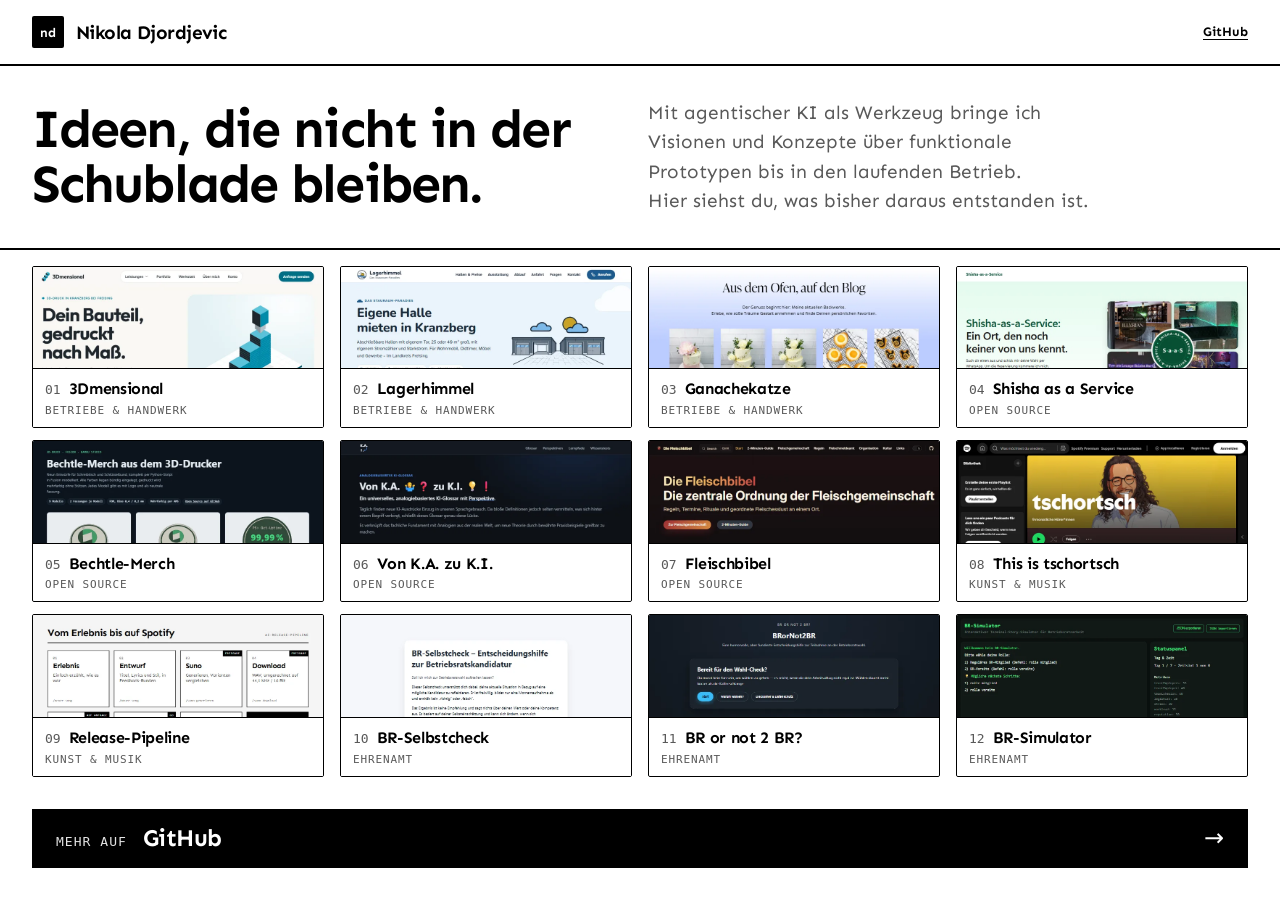
==== commit 6ee5d06a: "Raster: Shisha vor Bechtle-Merch, BR-Selbstcheck vor BR or not 2 BR Co-Authored-By: Claude Opus 5.5 " ====
--- a/index.html
+++ b/index.html
@@ -77,24 +77,24 @@
     </a>
   </li>
   <li>
+    <a class="kachel" href="projekte/shisha-as-a-service/">
+      <img src="assets/bilder/shisha-as-a-service-800.webp" width="800" height="500" alt="">
+      <span class="kachel-text">
+        <span class="kachel-nr" aria-hidden="true">04</span>
+        <span class="kachel-name">Shisha as a Service</span>
+        <span class="kachel-gruppe etikett">Open Source</span>
+        <span class="kachel-satz">Vier Shisha-⁠Bars zur Wahl, zwischen Freising und Regensburg.</span>
+      </span>
+    </a>
+  </li>
+  <li>
     <a class="kachel" href="projekte/bechtle-3d-druck/" title="Privates, nicht kommerzielles Fan- und Lernprojekt ohne Verbindung zur Bechtle AG.">
       <img src="assets/bilder/bechtle-3d-druck-800.webp" width="800" height="500" alt="">
       <span class="kachel-text">
-        <span class="kachel-nr" aria-hidden="true">04</span>
+        <span class="kachel-nr" aria-hidden="true">05</span>
         <span class="kachel-name">Bechtle-Merch</span>
         <span class="kachel-gruppe etikett">Open Source</span>
         <span class="kachel-satz">Neun Modelle aus dem 3D-⁠Drucker. Privates Fanprojekt ohne Verbindung zur Bechtle AG.</span>
-      </span>
-    </a>
-  </li>
-  <li>
-    <a class="kachel" href="projekte/shisha-as-a-service/">
-      <img src="assets/bilder/shisha-as-a-service-800.webp" width="800" height="500" alt="">
-      <span class="kachel-text">
-        <span class="kachel-nr" aria-hidden="true">05</span>
-        <span class="kachel-name">Shisha as a Service</span>
-        <span class="kachel-gruppe etikett">Open Source</span>
-        <span class="kachel-satz">Vier Shisha-⁠Bars zur Wahl, zwischen Freising und Regensburg.</span>
       </span>
     </a>
   </li>
@@ -143,24 +143,24 @@
     </a>
   </li>
   <li>
+    <a class="kachel" href="projekte/br-selbstcheck/">
+      <img src="assets/bilder/br-selbstcheck-800.webp" width="800" height="500" alt="" style="object-position: center top">
+      <span class="kachel-text">
+        <span class="kachel-nr" aria-hidden="true">10</span>
+        <span class="kachel-name">BR-Selbstcheck</span>
+        <span class="kachel-gruppe etikett">Ehrenamt</span>
+        <span class="kachel-satz">Ein Selbstcheck für alle, die über eine Kandidatur zum Betriebsrat nachdenken.</span>
+      </span>
+    </a>
+  </li>
+  <li>
     <a class="kachel" href="projekte/br-or-not-2-br/">
       <img src="assets/bilder/br-or-not-2-br-800.webp" width="800" height="500" alt="" style="object-position: center top">
       <span class="kachel-text">
-        <span class="kachel-nr" aria-hidden="true">10</span>
+        <span class="kachel-nr" aria-hidden="true">11</span>
         <span class="kachel-name">BR or not 2 BR?</span>
         <span class="kachel-gruppe etikett">Ehrenamt</span>
         <span class="kachel-satz">Zur Betriebsratswahl gehen oder nicht? Zwölf Fragen, eine Minute.</span>
-      </span>
-    </a>
-  </li>
-  <li>
-    <a class="kachel" href="projekte/br-selbstcheck/">
-      <img src="assets/bilder/br-selbstcheck-800.webp" width="800" height="500" alt="" style="object-position: center top">
-      <span class="kachel-text">
-        <span class="kachel-nr" aria-hidden="true">11</span>
-        <span class="kachel-name">BR-Selbstcheck</span>
-        <span class="kachel-gruppe etikett">Ehrenamt</span>
-        <span class="kachel-satz">Ein Selbstcheck für alle, die über eine Kandidatur zum Betriebsrat nachdenken.</span>
       </span>
     </a>
   </li>
